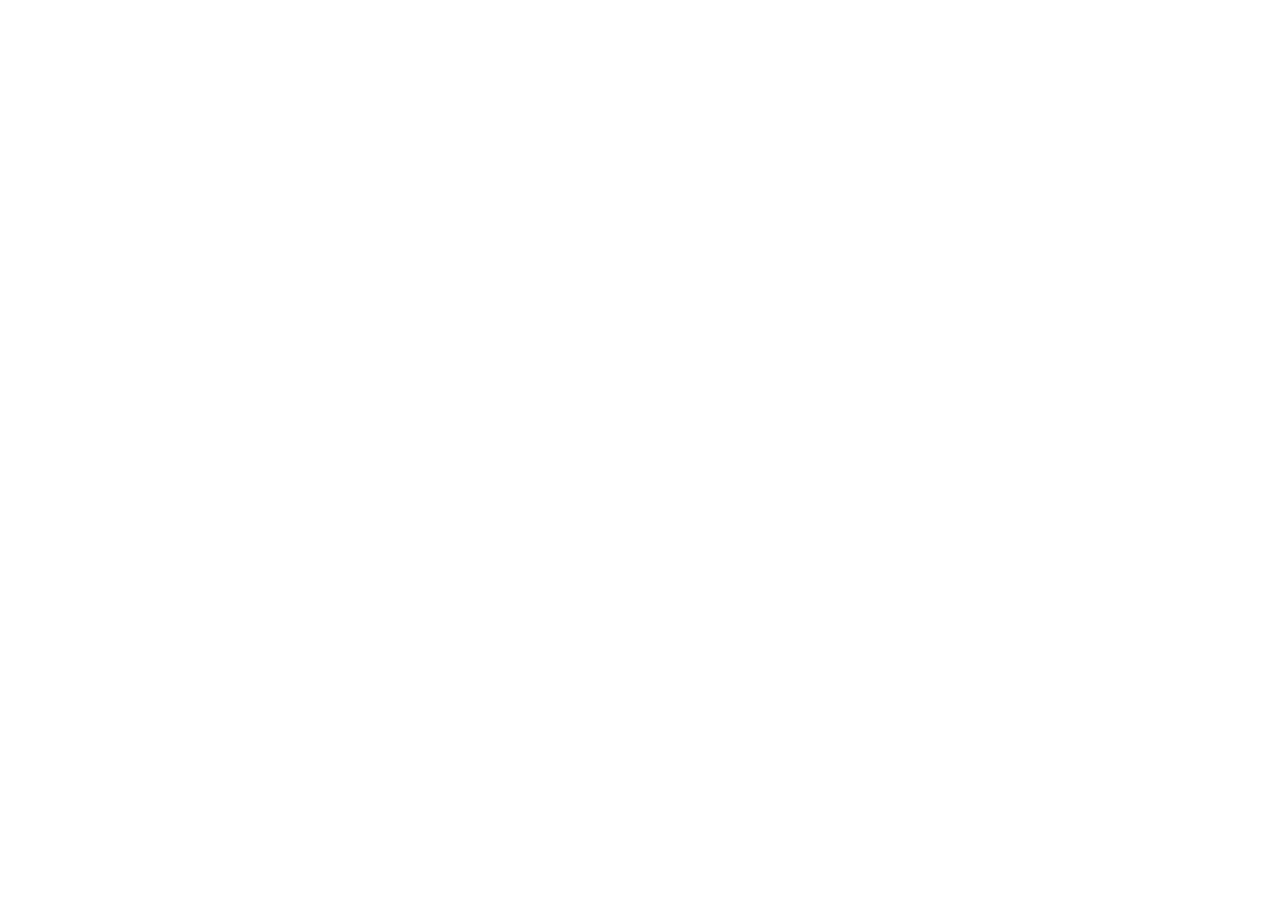
==== index.html @ 78cac235 "Updates" ====
<!doctype html>
<html lang="en">
  <head>
    <meta charset="UTF-8" />
    <link rel="icon" type="image/png" href="./assets/hero2-Bz3LUkVU.png" />
    <meta name="viewport" content="width=device-width, initial-scale=1.0" />
    <title>Manojit Maitra - Spider-Verse Portfolio</title>
    <link rel="preconnect" href="https://fonts.googleapis.com">
    <link rel="preconnect" href="https://fonts.gstatic.com" crossorigin>
    <link href="https://fonts.googleapis.com/css2?family=Bangers&family=Inter:wght@400;700&family=Permanent+Marker&display=swap" rel="stylesheet">
    <script type="module" crossorigin src="./assets/index-CitZTT9U.js"></script>
    <link rel="stylesheet" crossorigin href="./assets/index-Ct273MHz.css">
  </head>
  <body>
    <div id="root"></div>
  </body>
</html>
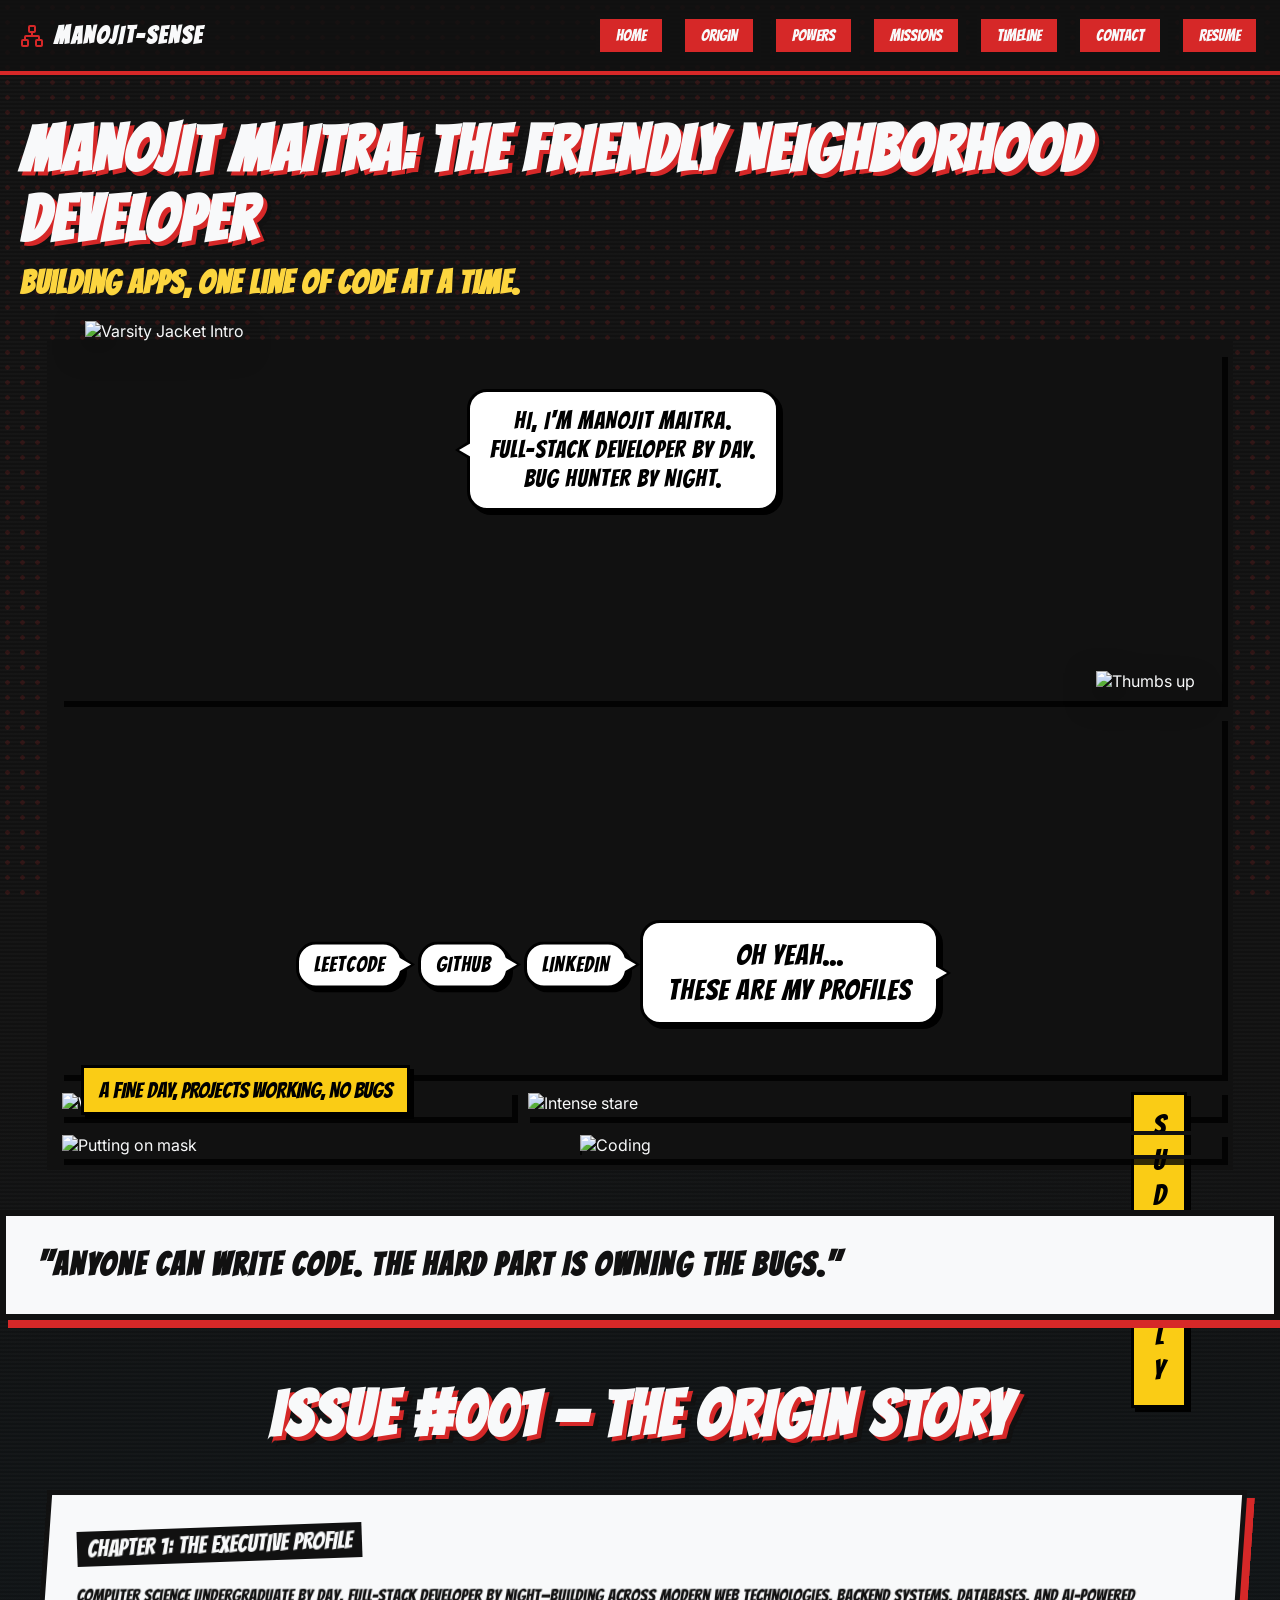
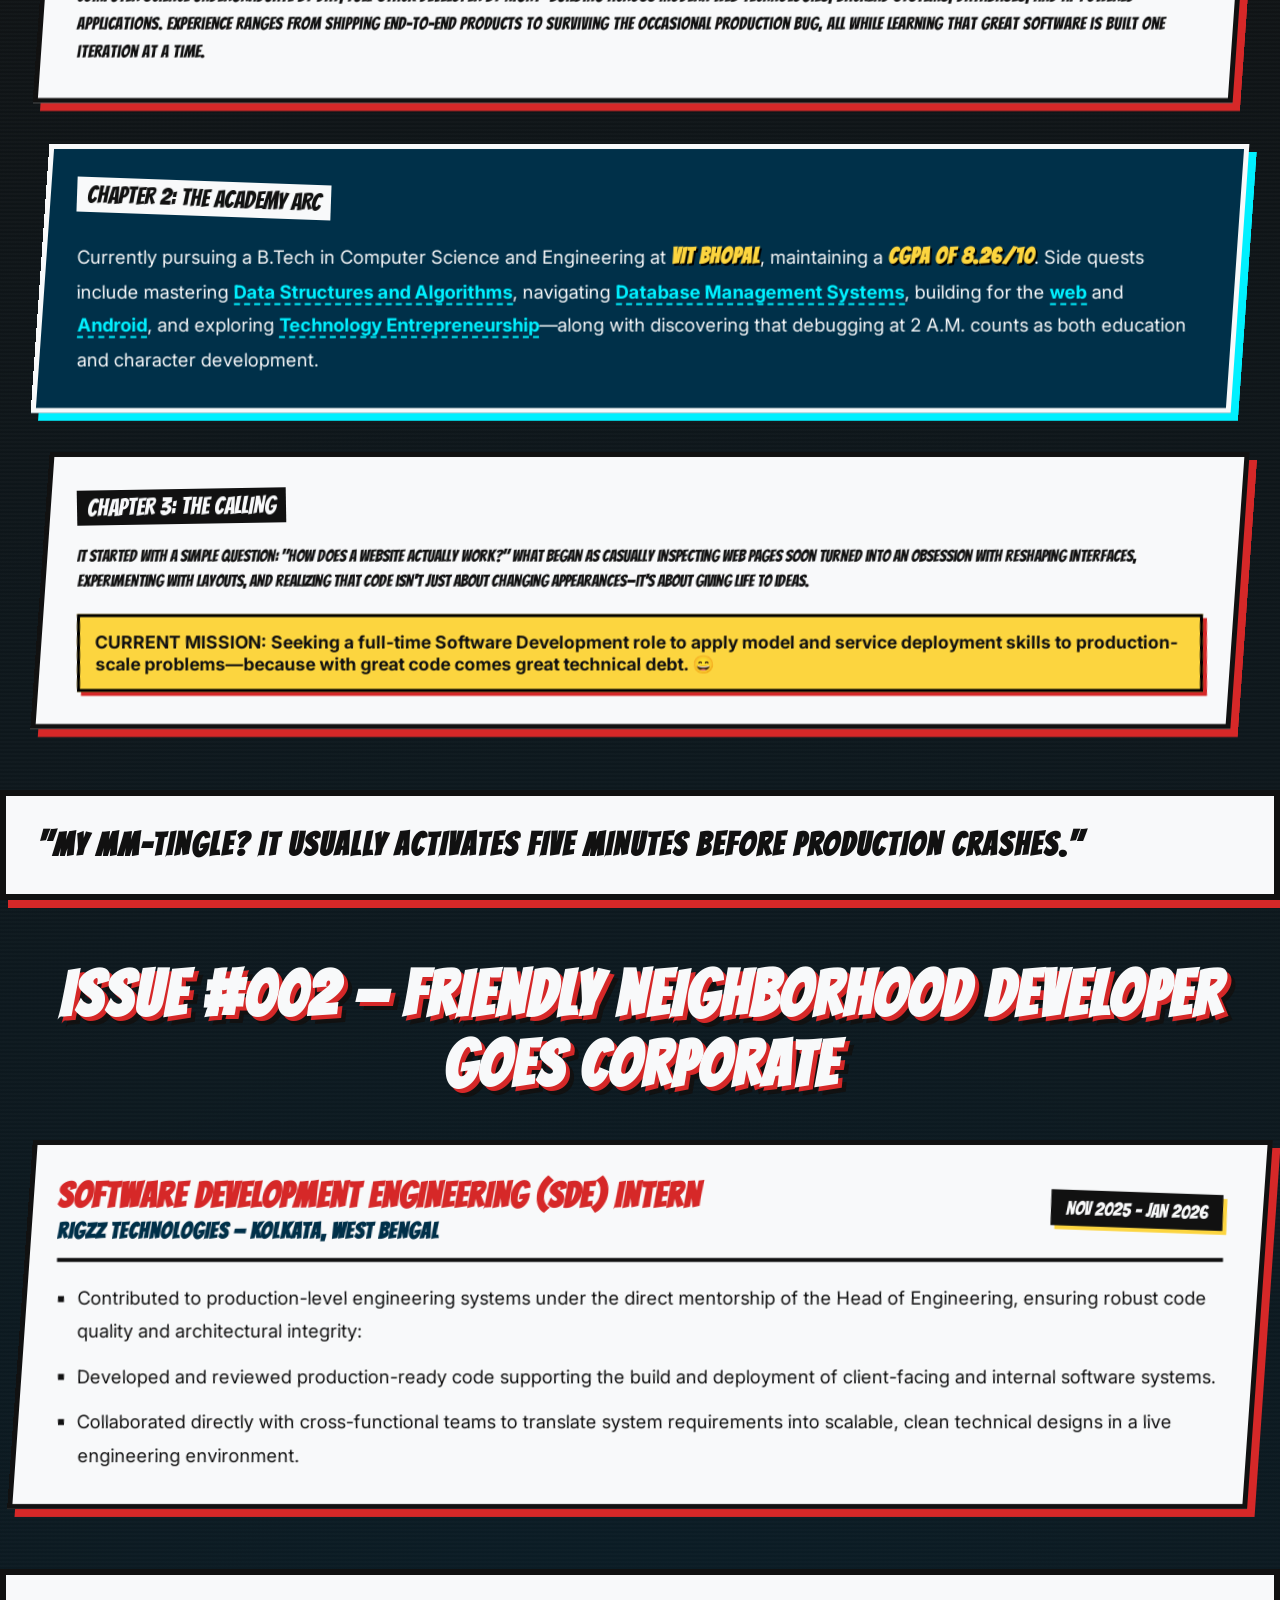
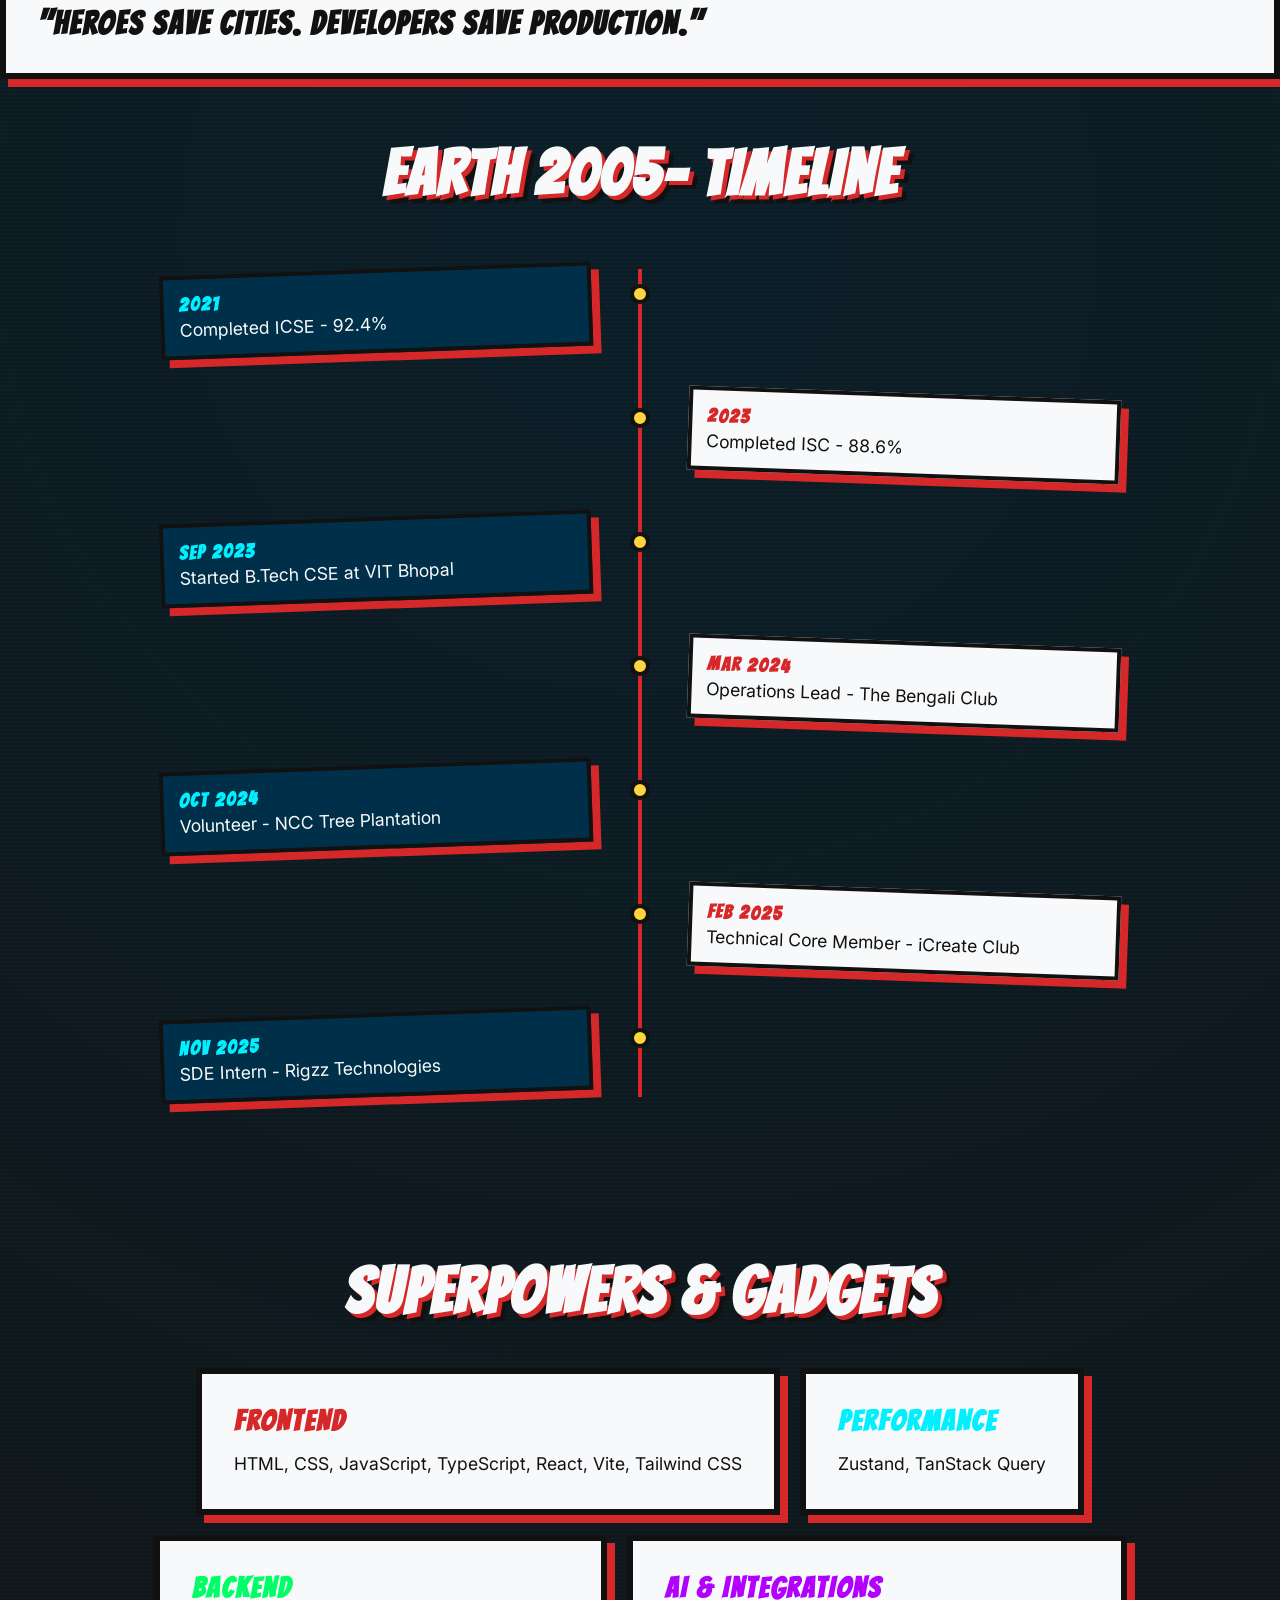
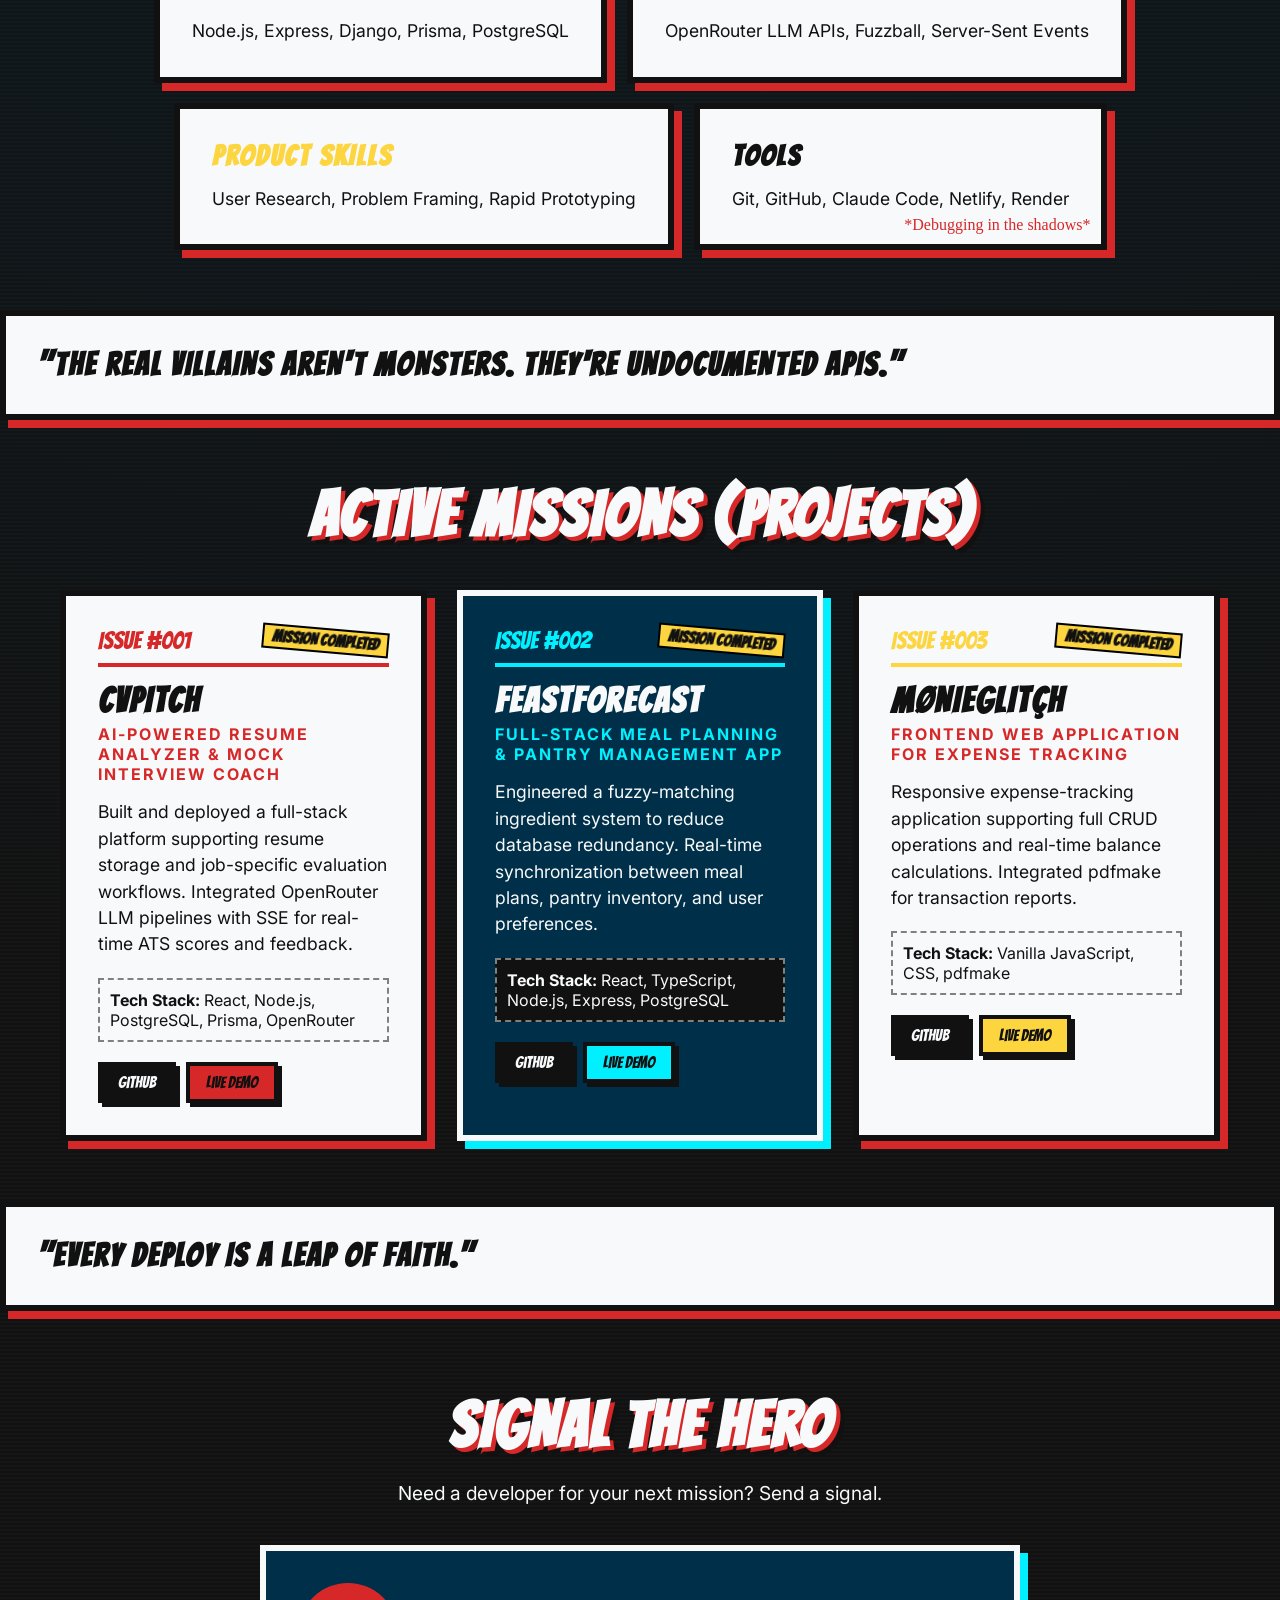
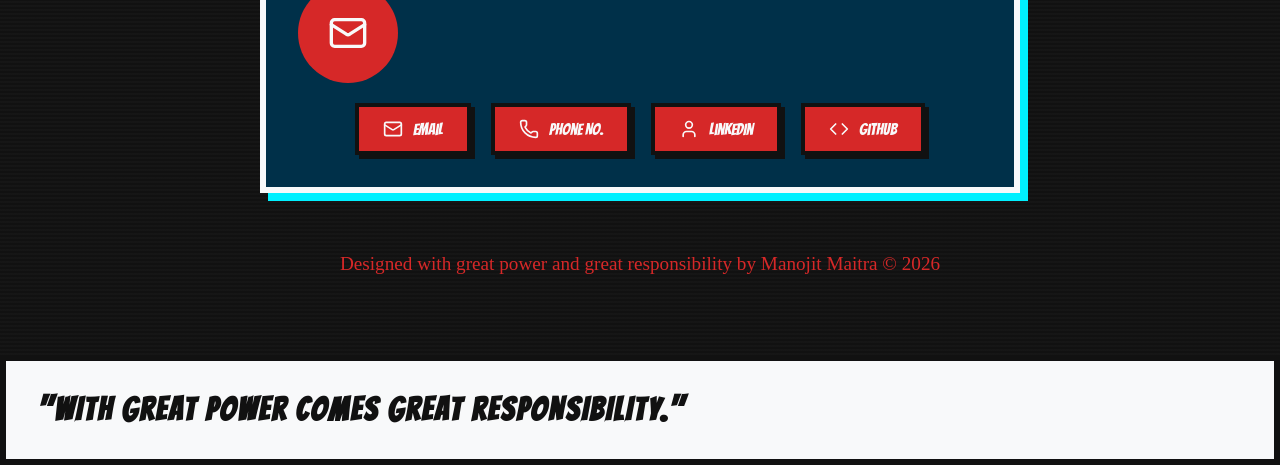
==== commit 7c09cb3b: "Updates" ====
--- a/index.html
+++ b/index.html
@@ -8,8 +8,8 @@
     <link rel="preconnect" href="https://fonts.googleapis.com">
     <link rel="preconnect" href="https://fonts.gstatic.com" crossorigin>
     <link href="https://fonts.googleapis.com/css2?family=Bangers&family=Inter:wght@400;700&family=Permanent+Marker&display=swap" rel="stylesheet">
-    <script type="module" crossorigin src="./assets/index-CitZTT9U.js"></script>
-    <link rel="stylesheet" crossorigin href="./assets/index-Ct273MHz.css">
+    <script type="module" crossorigin src="./assets/index-DE-HQm7_.js"></script>
+    <link rel="stylesheet" crossorigin href="./assets/index-1xjn05_R.css">
   </head>
   <body>
     <div id="root"></div>
--- a/assets/index-1xjn05_R.css
+++ b/assets/index-1xjn05_R.css
@@ -0,0 +1 @@
+html,body{scroll-behavior:smooth;cursor:url("data:image/svg+xml;utf8,<svg xmlns='http://www.w3.org/2000/svg' width='20' height='20' viewBox='0 0 24 24'><defs><linearGradient id='b' x1='0%' y1='0%' x2='100%' y2='100%'><stop offset='0%' stop-color='%23D62828'/><stop offset='100%' stop-color='%23007ACC'/></linearGradient></defs><path d='M3,3 L3,18 L9,14 L18,17 Z' fill='white' stroke='url(%23b)' stroke-width='3' stroke-linejoin='round' stroke-linecap='round'/></svg>") 2 2,auto!important}a,button,[role=button],.comic-btn,a *,button *,[onclick],input[type=submit],input[type=button],select{cursor:url("data:image/svg+xml;utf8,<svg xmlns='http://www.w3.org/2000/svg' width='20' height='20' viewBox='0 0 24 24'><defs><linearGradient id='b' x1='0%' y1='0%' x2='100%' y2='100%'><stop offset='0%' stop-color='%23D62828'/><stop offset='100%' stop-color='%23007ACC'/></linearGradient></defs><path d='M9,2 C9,1 11,1 11,3 L11,9 L12,9 C13,9 14,10 14,11 L14,14 C14,16 12,18 10,18 L7,18 C5,18 4,16 4,14 L4,11 C4,10 5,9 6,9 L7,9 L7,4 C7,3 9,3 9,2 Z' fill='white' stroke='url(%23b)' stroke-width='3' stroke-linejoin='round' stroke-linecap='round'/></svg>") 9 2,pointer!important}@media (width<=768px){html{font-size:14px}}@media (width<=480px){html{font-size:12.5px}}:root{--primary-red:#d62828;--deep-blue:#003049;--pitch-black:#111;--off-white:#f8f9fa;--electric-cyan:#00f0ff;--neon-purple:#b200ff;--glowing-green:#0f6;--comic-yellow:#fcd53f;--font-comic:"Bangers", "Comic Sans MS", cursive, sans-serif;--font-tech:"Inter", "Roboto", "Space Mono", sans-serif;--font-handwritten:"Permanent Marker", cursive}*{box-sizing:border-box;margin:0;padding:0}body{background-color:var(--pitch-black);color:var(--off-white);font-family:var(--font-tech);background-image:radial-gradient(circle,#00304966 0%,#0000 70%),repeating-linear-gradient(0deg,#0000,#0000 2px,#ffffff05 2px 4px);overflow-x:hidden}.halftone-bg{z-index:-1;opacity:.15;background:radial-gradient(circle, var(--primary-red) 2px, transparent 2.5px) 0 0 / 15px 15px;width:100vw;height:100vh;position:fixed;top:0;left:0}.comic-page{flex-wrap:wrap;gap:15px;max-width:1400px;margin:0 auto;padding:20px;display:flex}.comic-panel{background-color:var(--off-white);color:var(--pitch-black);border:6px solid var(--pitch-black);box-shadow:8px 8px 0px var(--primary-red);padding:2rem;transition:transform .3s cubic-bezier(.175,.885,.32,1.275),box-shadow .3s;position:relative;overflow:hidden}.comic-panel.dark{background-color:var(--deep-blue);color:var(--off-white);border-color:var(--off-white);box-shadow:8px 8px 0px var(--electric-cyan)}.comic-panel:hover{box-shadow:12px 12px 0px var(--comic-yellow);transform:scale(1.02)rotate(-1deg)}h1,h2,h3,h4,h5,h6{font-family:var(--font-comic);text-transform:uppercase;letter-spacing:2px}.comic-title{color:var(--off-white);text-shadow:4px 4px 0px var(--primary-red), 8px 8px 0px var(--pitch-black);font-size:4rem;line-height:1.1}.speech-bubble{background:var(--off-white);color:var(--pitch-black);border:4px solid var(--pitch-black);font-family:var(--font-comic);z-index:10;border-radius:50%;padding:20px;font-size:1.2rem;position:absolute;box-shadow:4px 4px #0003}.speech-bubble:after{content:"";border-style:solid;border-width:20px 20px 0 0;border-color:var(--pitch-black) transparent transparent transparent;position:absolute;bottom:-20px;left:50%}.narration-box{background:var(--comic-yellow);color:var(--pitch-black);border:4px solid var(--pitch-black);font-family:var(--font-tech);box-shadow:4px 4px 0px var(--primary-red);padding:15px;font-size:1.1rem;font-weight:700}@keyframes spider-sense{0%{box-shadow:0 0 #d62828b3}70%{box-shadow:0 0 0 15px #d6282800}to{box-shadow:0 0 #d6282800}}.spider-sense{animation:1.5s infinite spider-sense}@keyframes comic-pop{0%{transform:scale(1)}50%{transform:scale(1.2)rotate(5deg)}to{transform:scale(1)}}.comic-pop:active,.comic-pop:hover{animation:.3s forwards comic-pop}.hero-grid{grid-template-rows:auto;grid-template-columns:repeat(12,1fr);gap:15px;max-width:1400px;margin:0 auto;padding:20px;display:grid}@media (width>=992px){.hero-panel-1{grid-area:1/1/3/8}.hero-panel-2{grid-area:1/8/2/13}.hero-panel-3{grid-area:2/8/3/13}.hero-panel-4{grid-area:3/1/4/5}.hero-panel-5{grid-area:3/5/4/9}.hero-panel-6{grid-area:3/9/4/13}}@media (width<=991px){.hero-panel-1,.hero-panel-2,.hero-panel-3,.hero-panel-4,.hero-panel-5,.hero-panel-6{grid-column:1/13}}.shape-trapezoid-1{clip-path:polygon(0 0,100% 5%,95% 100%,0 95%)}.shape-trapezoid-2{clip-path:polygon(5% 0,100% 0,100% 95%,0 100%)}.shape-slant{clip-path:polygon(0 0,100% 0,90% 100%,10% 100%)}.shape-broken{overflow:visible!important}.comic-btn{background-color:var(--primary-red);color:var(--off-white);border:4px solid var(--pitch-black);font-family:var(--font-comic);cursor:pointer;box-shadow:4px 4px 0px var(--pitch-black);align-items:center;gap:10px;padding:12px 24px;font-size:1.5rem;text-decoration:none;transition:all .2s;display:inline-flex;position:relative}.comic-btn:hover{box-shadow:6px 6px 0px var(--pitch-black);background-color:var(--comic-yellow);color:var(--pitch-black);transform:translate(-2px,-2px)}.web-node{background:var(--off-white);border:4px solid var(--pitch-black);width:60px;height:60px;color:var(--pitch-black);cursor:pointer;z-index:20;border-radius:50%;justify-content:center;align-items:center;font-weight:700;transition:transform .2s cubic-bezier(.175,.885,.32,1.275);display:flex;position:absolute}.web-node:hover{transform:scale(1.2)}.web-strand{background:var(--off-white);border:2px solid var(--pitch-black);transform-origin:0;z-index:15;height:4px;transition:width .2s,transform .2s;position:absolute}.comic-highlight{color:var(--primary-red);text-shadow:2px 2px 0px var(--pitch-black);font-size:2.5rem}::-webkit-scrollbar{width:12px}::-webkit-scrollbar-track{background:var(--pitch-black);border-left:2px solid var(--primary-red)}::-webkit-scrollbar-thumb{background:var(--primary-red);border:2px solid var(--pitch-black)}::-webkit-scrollbar-thumb:hover{background:var(--electric-cyan)}.comic-parallelogram{position:relative;transform:skew(-4deg);border-width:5px!important;transition:transform .3s,box-shadow .3s,border-color .3s!important;overflow:visible!important}.comic-parallelogram>*{transform:skew(4deg)}.comic-parallelogram:after{content:"";border:5px solid var(--primary-red);z-index:-1;opacity:0;pointer-events:none;transition:transform .25s cubic-bezier(.175,.885,.32,1.275),opacity .25s;position:absolute;inset:-5px;transform:translate(0)}.comic-parallelogram.dark:after{border-color:var(--electric-cyan)}.comic-parallelogram:hover{transform:skew(-4deg)translateY(-2px);box-shadow:6px 6px 0px var(--pitch-black)!important}.comic-parallelogram:hover:after{opacity:1;transform:translate(12px,12px)}@keyframes modalBackdropFade{0%{opacity:0;-webkit-backdrop-filter:blur();backdrop-filter:blur()}to{opacity:1;-webkit-backdrop-filter:blur(5px);backdrop-filter:blur(5px)}}@keyframes modalPanelSlide{0%{opacity:0;transform:scale(.85)translateY(30px)skew(-4deg)}to{opacity:1;transform:scale(1)translateY(0)skew(-4deg)}}.modal-backdrop-animate{animation:.3s ease-out forwards modalBackdropFade}.modal-content-animate{animation:.4s cubic-bezier(.34,1.56,.64,1) forwards modalPanelSlide}.feastforecast-modal{width:100%;max-width:500px;padding:30px;position:relative;background-color:var(--pitch-black)!important;color:var(--off-white)!important;border:4px solid var(--electric-cyan)!important;box-shadow:8px 8px 0px var(--glowing-green)!important}.feastforecast-modal input,.feastforecast-modal textarea{border-radius:8px;outline:none;transition:all .25s;color:var(--off-white)!important;background-color:#ffffff14!important;border:3px solid #00f0ff66!important}.feastforecast-modal input:focus,.feastforecast-modal textarea:focus{box-shadow:0 0 12px #00f0ff80;border-color:var(--electric-cyan)!important}.feastforecast-modal label{color:var(--comic-yellow)!important}.feastforecast-modal h3{color:var(--comic-yellow)!important;text-shadow:2px 2px 0px var(--pitch-black)!important}.feastforecast-modal .comic-btn{background-color:var(--electric-cyan)!important;color:var(--pitch-black)!important;border:3px solid var(--pitch-black)!important}.feastforecast-modal .comic-btn:hover{background-color:var(--glowing-green)!important;color:var(--pitch-black)!important}.nav-container{-webkit-backdrop-filter:blur(12px)saturate(180%);border-bottom:4px solid var(--primary-red);z-index:100;box-sizing:border-box;background-color:#111c;justify-content:space-between;align-items:center;width:100%;padding:15px 20px;display:flex;position:sticky;top:0}.nav-menu{flex-wrap:wrap;align-items:center;gap:15px;list-style:none;display:flex}@media (width<=900px){.nav-container{flex-direction:column;gap:15px;padding:15px 10px}.nav-menu{justify-content:center;gap:10px;width:100%}.nav-menu a{padding:6px 12px!important;font-size:.85rem!important}}.poster-container{background-color:var(--pitch-black);flex-wrap:wrap;justify-content:space-between;gap:14px 0;width:100%;max-width:1186px;margin:0 auto;padding:11px;display:flex}.panel{opacity:0;position:relative;overflow:visible}.panel-bg{border:4px solid var(--pitch-black);width:100%;height:auto;display:block;box-shadow:6px 6px #000c}.panel-1{border:4px solid var(--pitch-black);background-image:url(./redBG-CiNPu_30.png);background-position:50%;background-repeat:no-repeat;background-size:cover;width:100%;min-height:350px;box-shadow:6px 6px #000c}.panel-2{border:4px solid var(--pitch-black);background-image:url(./yellowbg-4uxvxB3c.png);background-position:50%;background-repeat:no-repeat;background-size:cover;width:100%;min-height:360px;box-shadow:6px 6px #000c}.panel-3{width:39%}.panel-4{width:60%}.panel-5{width:44.5%}.panel-6{width:55.5%}@keyframes panelEntry{0%{opacity:0;transform:translateY(40px)scale(.96)}to{opacity:1;transform:translateY(0)scale(1)}}.panel-1{animation:.8s cubic-bezier(.25,1,.5,1) forwards panelEntry}.panel-2,.panel-3,.panel-4,.panel-5,.panel-6{opacity:0;transform:translateY(40px)scale(.96)}.poster-container.is-visible .panel-2{animation:.8s cubic-bezier(.25,1,.5,1) .15s forwards panelEntry}.poster-container.is-visible .panel-3{animation:.8s cubic-bezier(.25,1,.5,1) .3s forwards panelEntry}.poster-container.is-visible .panel-4{animation:.8s cubic-bezier(.25,1,.5,1) .45s forwards panelEntry}.poster-container.is-visible .panel-5{animation:.8s cubic-bezier(.25,1,.5,1) .6s forwards panelEntry}.poster-container.is-visible .panel-6{animation:.8s cubic-bezier(.25,1,.5,1) .75s forwards panelEntry}.poster-container:not(.is-visible) .panel-2,.poster-container:not(.is-visible) .panel-3,.poster-container:not(.is-visible) .panel-4,.poster-container:not(.is-visible) .panel-5,.poster-container:not(.is-visible) .panel-6{opacity:0;transition:opacity .5s,transform .5s;transform:translateY(40px)scale(.96)}.poster-container:not(.is-visible) .bubble,.poster-container:not(.is-visible) .caption-box,.poster-container:not(.is-visible) .caption-vertical{transition:transform .3s;transform:scale(0)}.hero-img-1{z-index:5;filter:drop-shadow(0 10px 15px #00000080);height:110%;transition:transform .3s;position:absolute;bottom:0;left:2%}.hero-img-1:hover{transform:scale(1.03)translateY(-5px)}.hero-img-2{z-index:5;filter:drop-shadow(0 10px 15px #00000080);height:115%;transition:transform .3s;position:absolute;bottom:-5px;right:2%}.hero-img-2:hover{transform:scale(1.03)translateY(-5px)}.poster-container .bubble{letter-spacing:1px;color:#000;transform-origin:bottom;text-align:center;z-index:10;font-size:1.2rem;line-height:1.2;font-family:var(--font-comic);background-color:#fff;border:3px solid #000;border-radius:20px;padding:10px 15px;text-decoration:none;position:absolute;transform:scale(0);box-shadow:4px 4px #000}.poster-container .bubble:hover{transition:transform .2s;transform:scale(1.05)!important}.poster-container .tail{border-top:15px solid #000;border-left:10px solid #0000;border-right:10px solid #0000;width:0;height:0;position:absolute;bottom:-15px;left:50%;transform:translate(-50%)}.poster-container .tail:after{content:"";border-top:12px solid #fff;border-left:7px solid #0000;border-right:7px solid #0000;width:0;height:0;position:absolute;bottom:4px;left:-7px}.poster-container .tail-right{border-top:10px solid #0000;border-bottom:10px solid #0000;border-left:15px solid #000;width:0;height:0;position:absolute;top:50%;right:-15px;transform:translateY(-50%)}.poster-container .tail-right:after{content:"";border-top:7px solid #0000;border-bottom:7px solid #0000;border-left:12px solid #fff;width:0;height:0;position:absolute;top:-7px;right:4px}.poster-container .tail-left{border-top:10px solid #0000;border-bottom:10px solid #0000;border-right:15px solid #000;width:0;height:0;position:absolute;top:50%;left:-15px;transform:translateY(-50%)}.poster-container .tail-left:after{content:"";border-top:7px solid #0000;border-bottom:7px solid #0000;border-right:12px solid #fff;width:0;height:0;position:absolute;top:-7px;left:4px}.panel-1 .bubble-main{transform-origin:bottom;padding:15px 20px;font-size:1.5rem;top:10%;left:35%}.bubble-group-right{flex-flow:wrap;justify-content:center;gap:15px;display:flex;position:absolute;top:70%;right:51%;transform:translateY(-50%)}.panel-2 .bubble-small{transform-origin:0;cursor:pointer;padding:8px 15px;font-size:1.3rem;display:inline-block;position:relative}.panel-2 .bubble-large{transform-origin:0;padding:15px 25px;font-size:1.8rem;top:57%;left:50%}.caption-box{transform-origin:50%;color:#000;font-size:1.4rem;font-family:var(--font-comic);background-color:#facc15;border:3px solid #000;padding:10px 15px;position:absolute;bottom:8%;left:5%;transform:scale(0);box-shadow:4px 4px #000}.caption-vertical{writing-mode:vertical-rl;text-orientation:upright;letter-spacing:5px;transform-origin:50%;color:#000;font-size:1.8rem;font-family:var(--font-comic);background-color:#facc15;border:3px solid #000;padding:15px 10px;position:absolute;top:10%;right:5%;transform:scale(0);box-shadow:4px 4px #000}@keyframes popIn{0%{transform:scale(0)}70%{transform:scale(1.1)}to{transform:scale(1)}}.poster-container.is-visible .bubble,.poster-container.is-visible .caption-box,.poster-container.is-visible .caption-vertical{animation:.4s cubic-bezier(.175,.885,.32,1.275) forwards popIn}.poster-container.is-visible .delay-1{animation-delay:.5s}.poster-container.is-visible .delay-2{animation-delay:.6s}.poster-container.is-visible .delay-3{animation-delay:.8s}.poster-container.is-visible .delay-4{animation-delay:.9s}.poster-container.is-visible .delay-5{animation-delay:1s}.poster-container.is-visible .delay-6{animation-delay:.8s}.poster-container.is-visible .delay-7{animation-delay:1.1s}@media (width<=768px){.panel-1,.panel-2,.panel-3,.panel-4,.panel-5,.panel-6{margin-bottom:20px;width:100%!important;height:auto!important;min-height:auto!important}.panel-1{flex-direction:column!important;justify-content:flex-start!important;align-items:center!important;padding:25px 15px!important;display:flex!important}.panel-1 .bubble-main{width:95%!important;margin-bottom:25px!important;font-size:1.15rem!important;position:relative!important;top:0!important;left:0!important;transform:scale(1)!important}.panel-1 .bubble-main .tail-left{inset:-15px auto auto 50%!important;transform:translate(-50%)rotate(90deg)!important}.hero-img-1{width:auto!important;height:250px!important;margin-top:10px!important;position:relative!important;bottom:0!important;left:0!important}.panel-2{flex-direction:column!important;justify-content:flex-start!important;align-items:center!important;padding:25px 15px!important;display:flex!important}.panel-2 .bubble-large{width:95%!important;margin-bottom:20px!important;font-size:1.25rem!important;position:relative!important;top:0!important;left:0!important;transform:scale(1)!important}.panel-2 .bubble-large .tail-right{top:100%!important;right:50%!important;transform:translate(50%)rotate(90deg)!important}.bubble-group-right{flex-direction:column!important;gap:12px!important;width:95%!important;margin-bottom:25px!important;display:flex!important;position:relative!important;top:0!important;right:0!important;transform:none!important}.panel-2 .bubble-small{box-sizing:border-box!important;width:100%!important;font-size:1.1rem!important;transform:scale(1)!important}.panel-2 .bubble-small .tail-right{display:none!important}.hero-img-2{width:auto!important;height:260px!important;margin-top:10px!important;position:relative!important;bottom:0!important;right:0!important}.caption-box{font-size:1.1rem!important}.caption-vertical{font-size:1.3rem!important}}@keyframes resumePopIn{0%{opacity:0;transform:scale(0)rotate(-10deg)}70%{opacity:1;transform:scale(1.1)rotate(3deg)}to{opacity:1;transform:scale(1)rotate(0)}}.resume-btn-animate{opacity:0;transform-origin:50%;animation:.5s cubic-bezier(.175,.885,.32,1.275) .6s forwards resumePopIn}
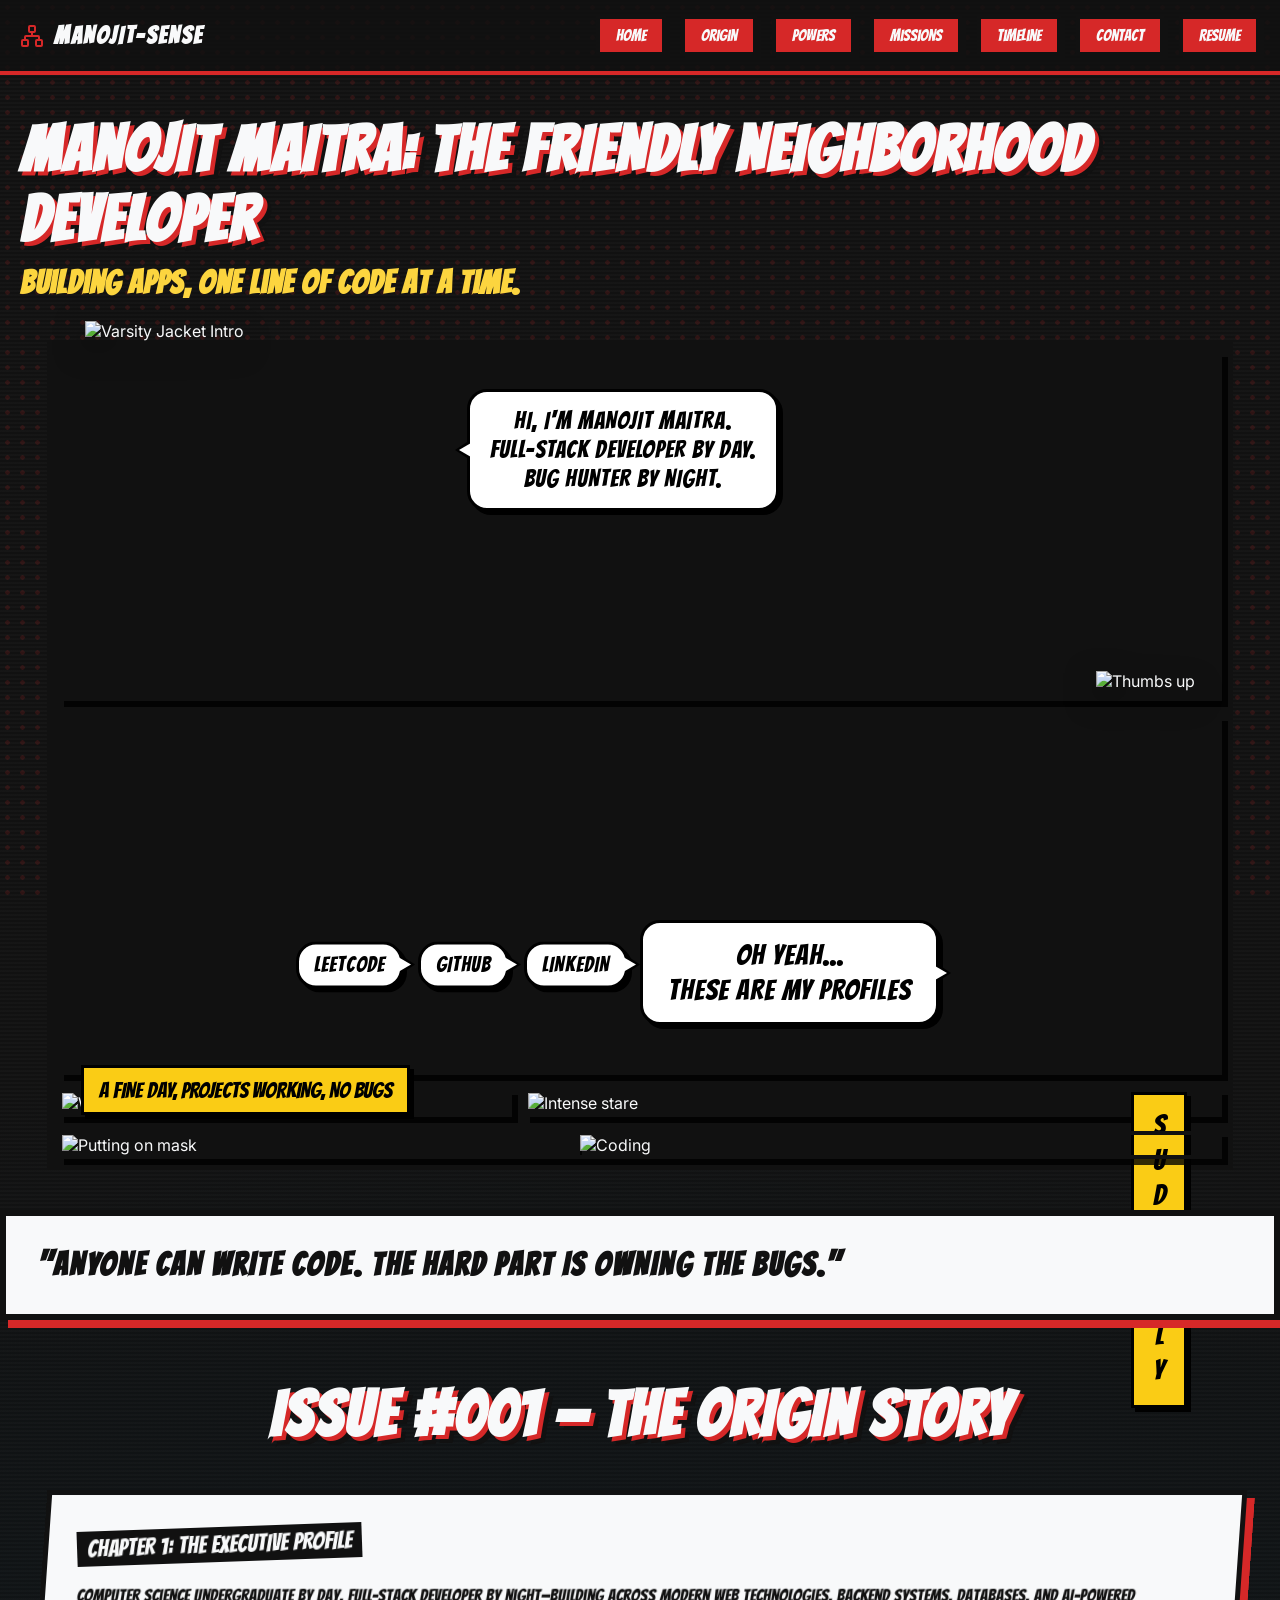
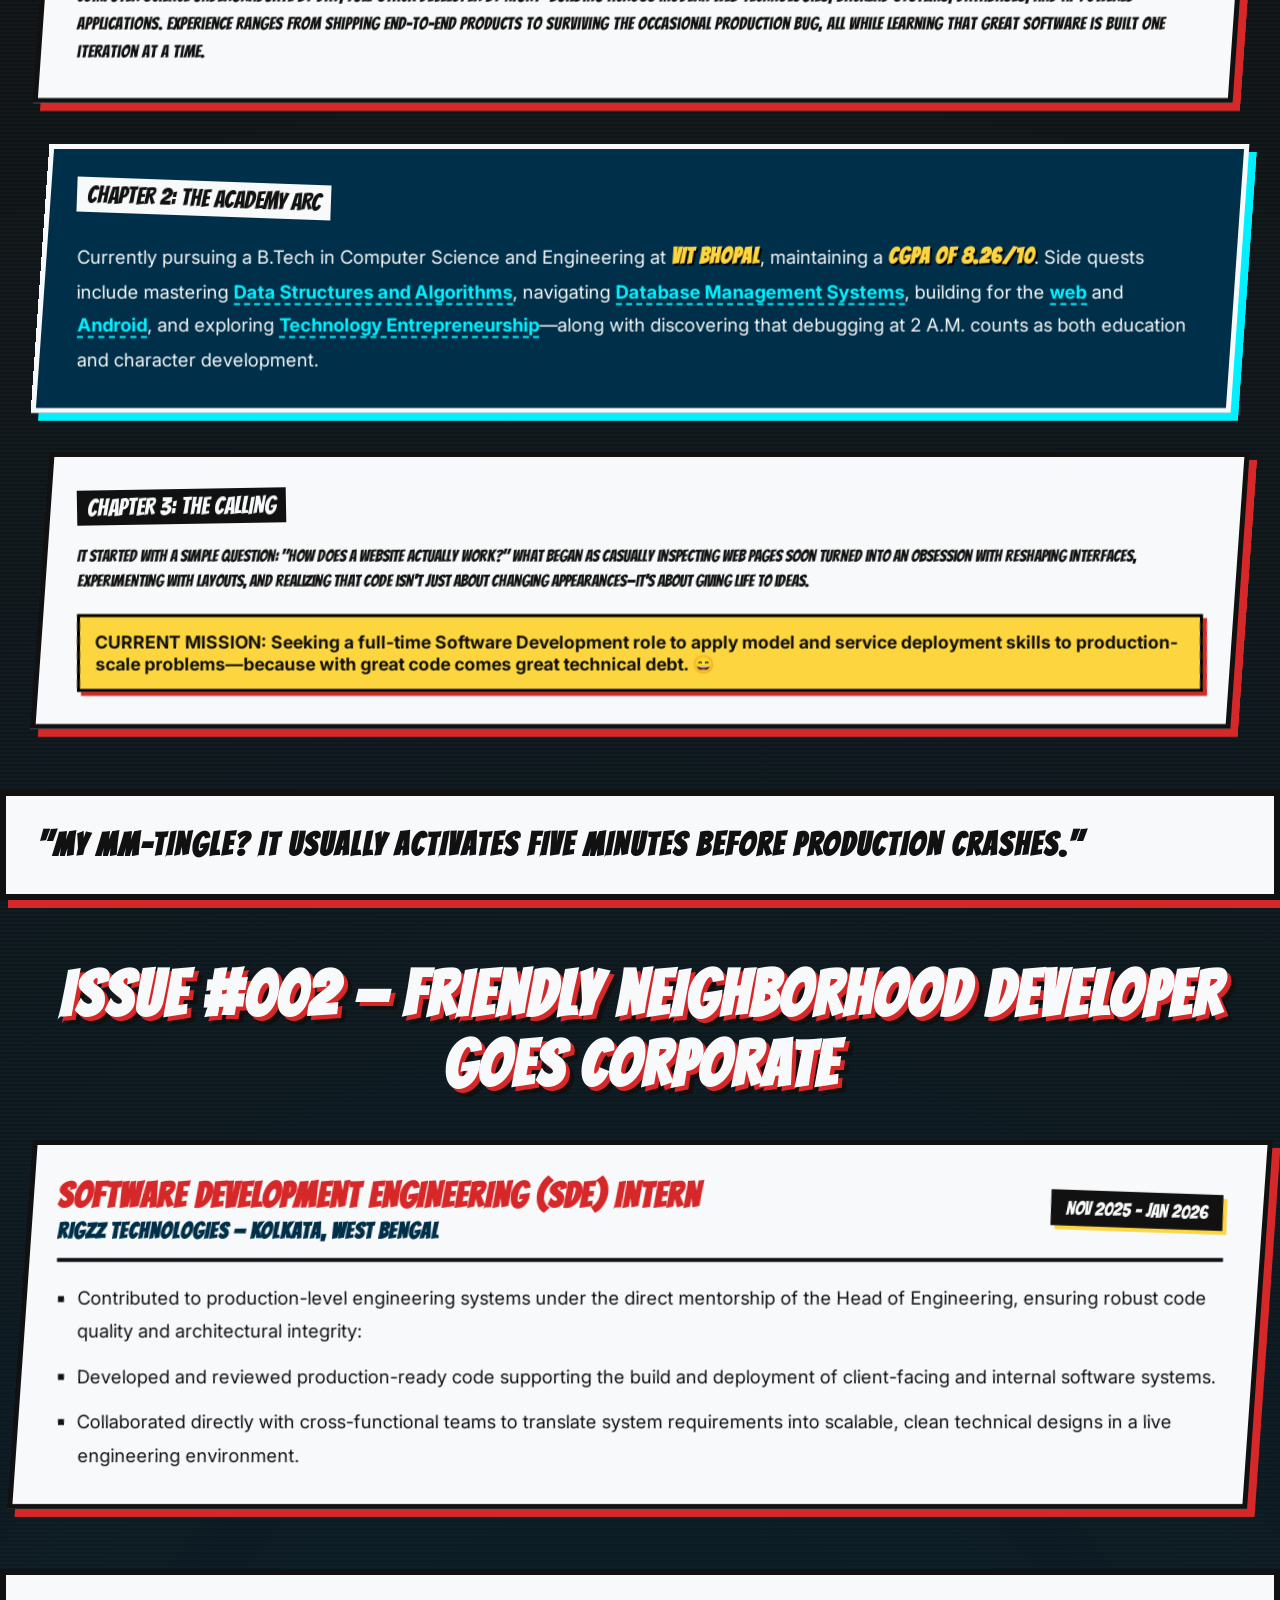
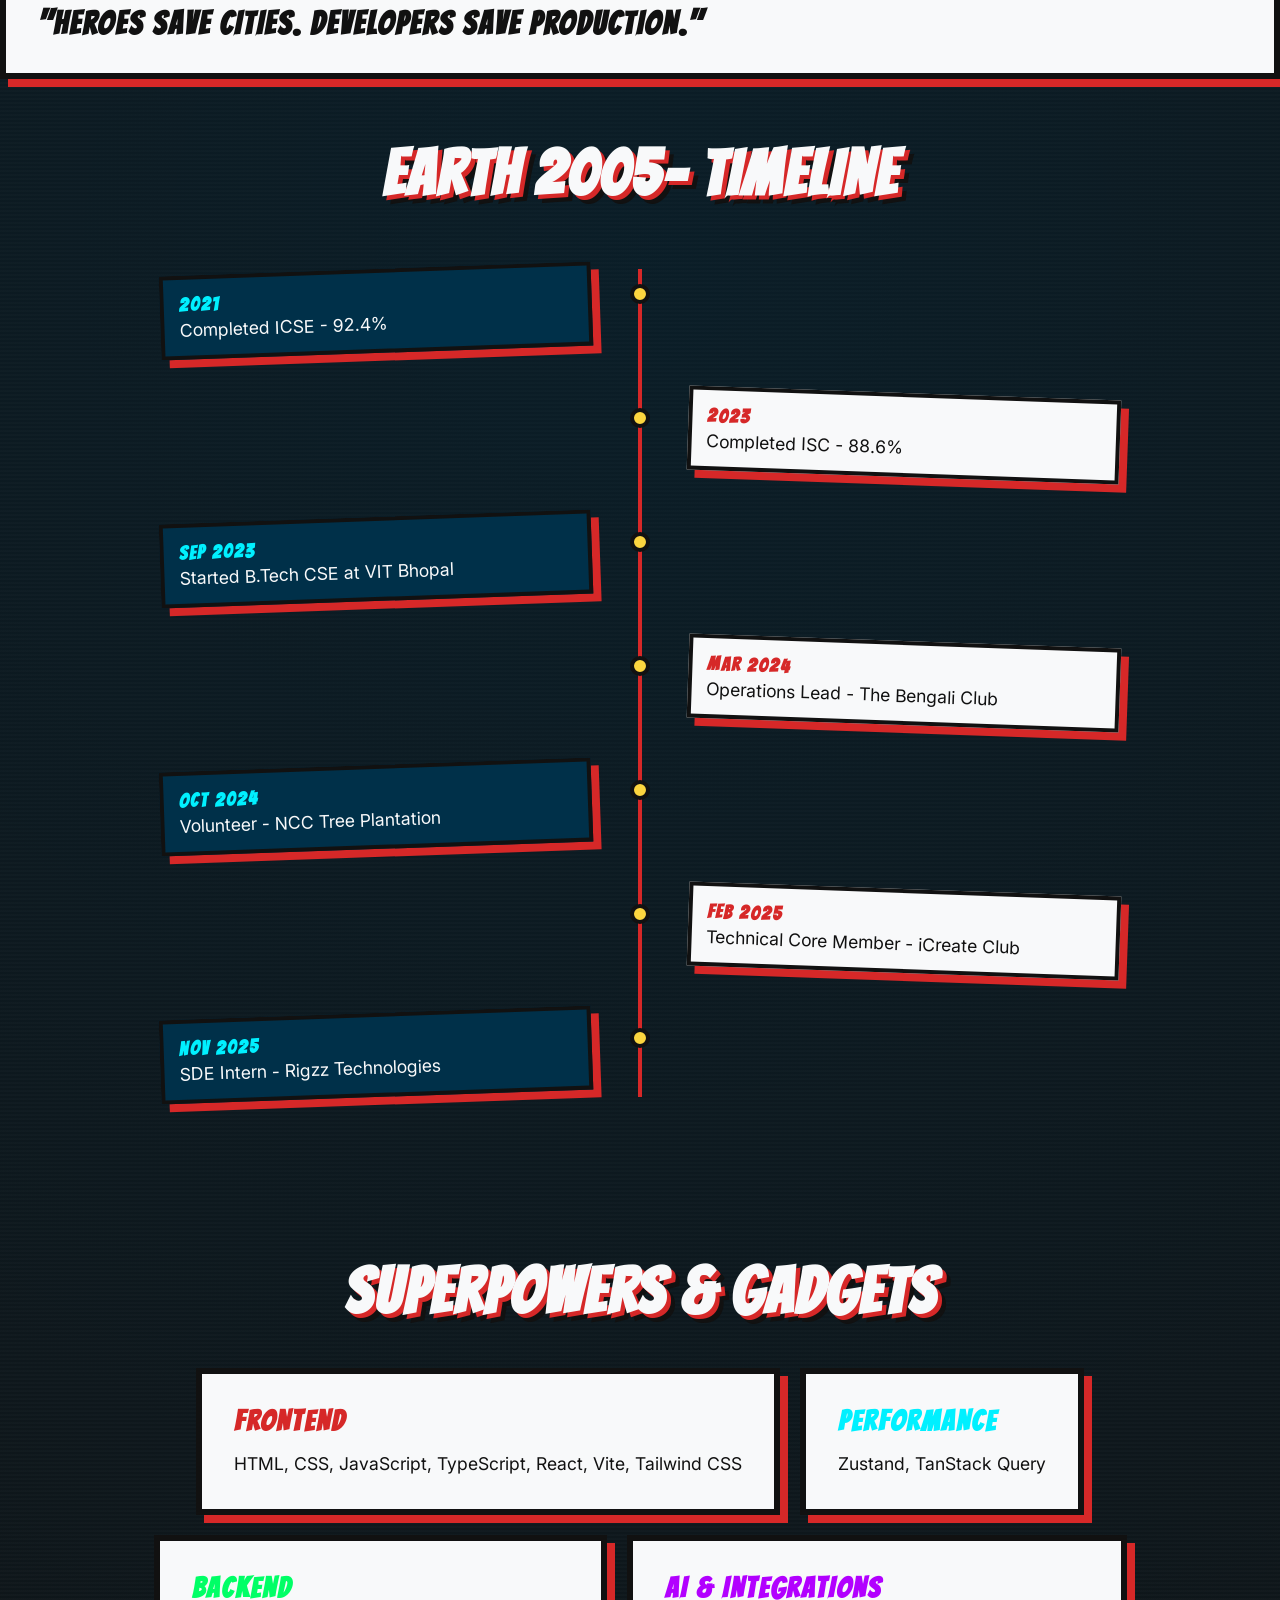
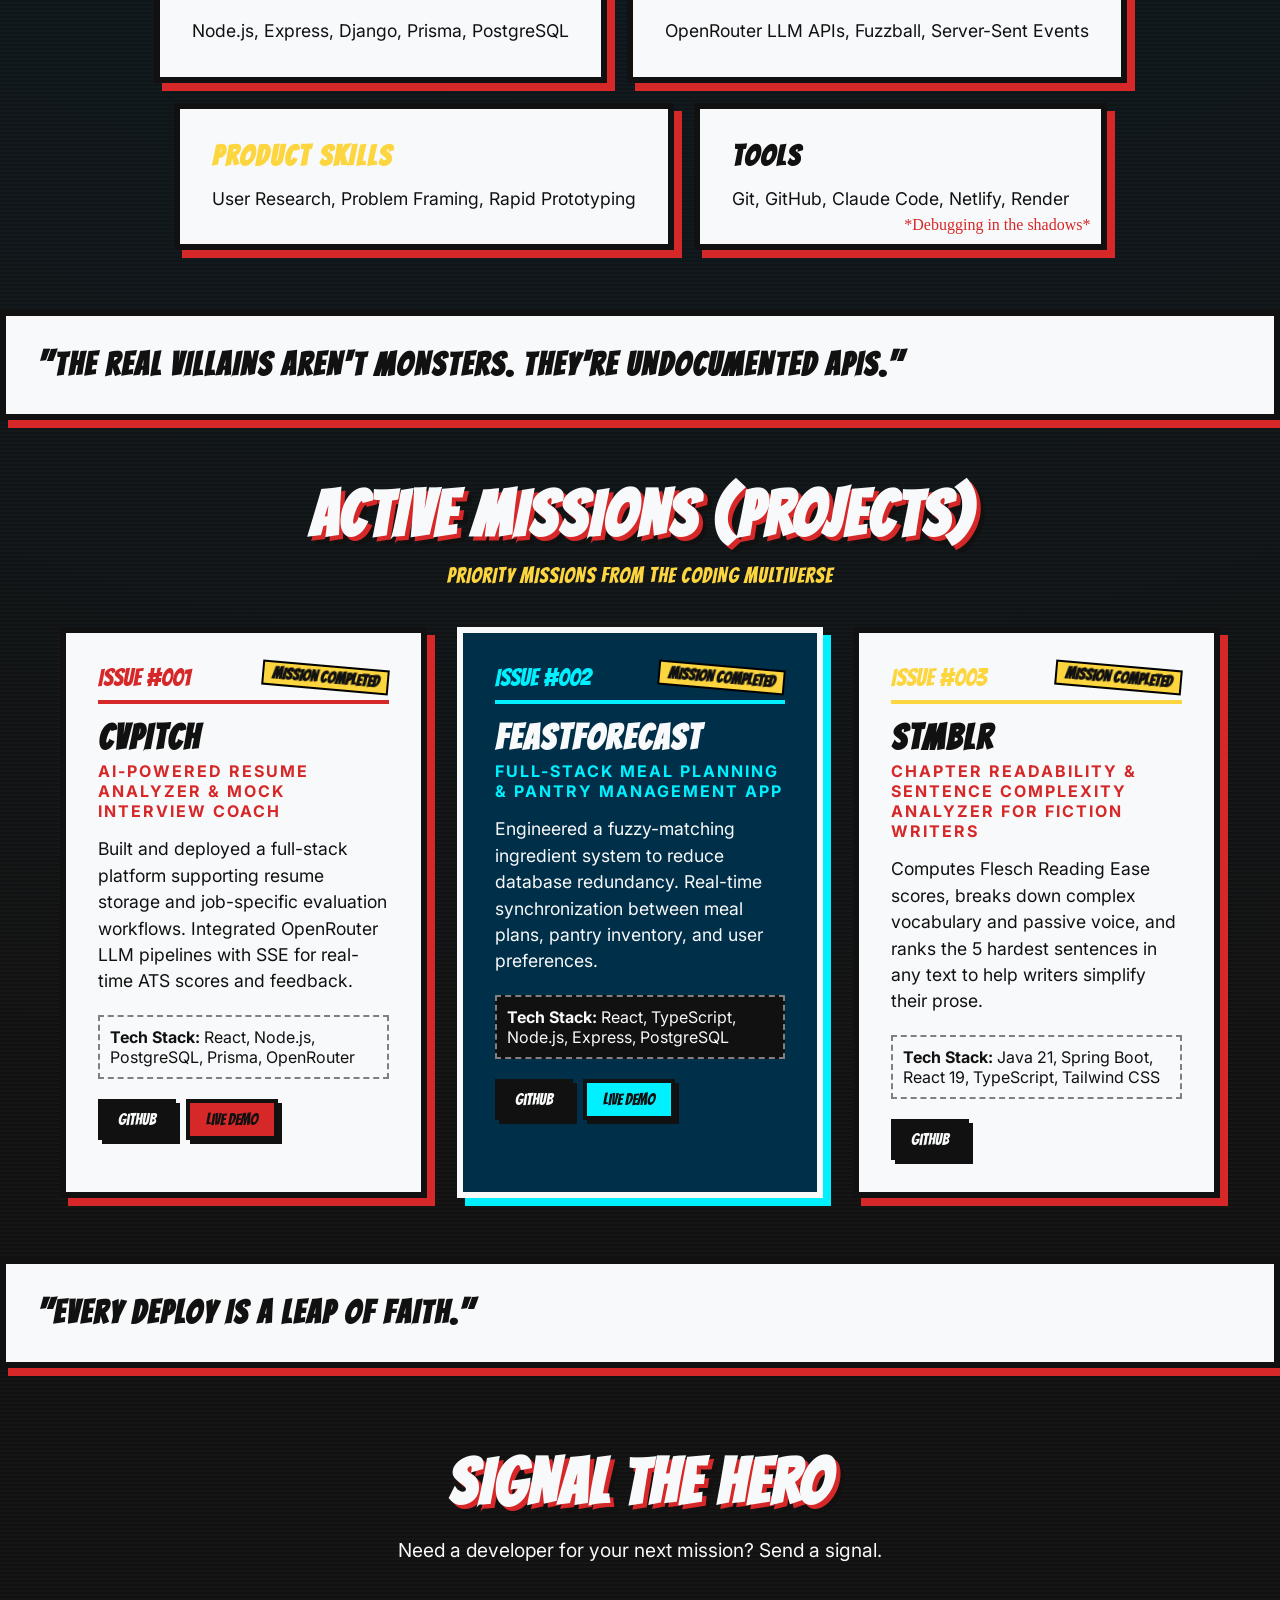
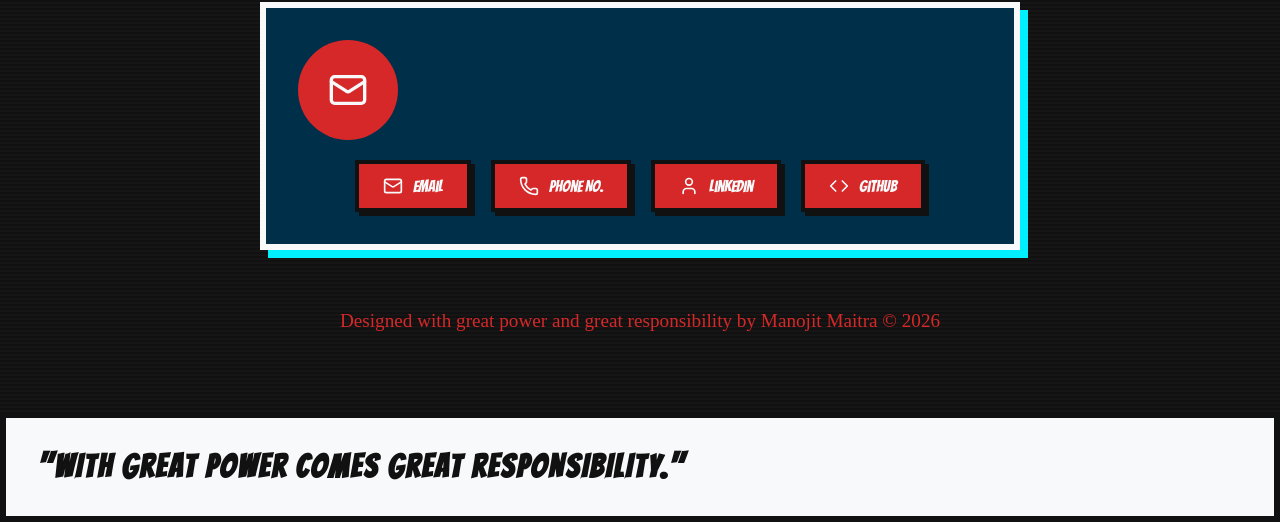
==== commit e171c3da: "Updates" ====
--- a/index.html
+++ b/index.html
@@ -8,7 +8,7 @@
     <link rel="preconnect" href="https://fonts.googleapis.com">
     <link rel="preconnect" href="https://fonts.gstatic.com" crossorigin>
     <link href="https://fonts.googleapis.com/css2?family=Bangers&family=Inter:wght@400;700&family=Permanent+Marker&display=swap" rel="stylesheet">
-    <script type="module" crossorigin src="./assets/index-DE-HQm7_.js"></script>
+    <script type="module" crossorigin src="./assets/index-tpzrJ8wY.js"></script>
     <link rel="stylesheet" crossorigin href="./assets/index-1xjn05_R.css">
   </head>
   <body>
